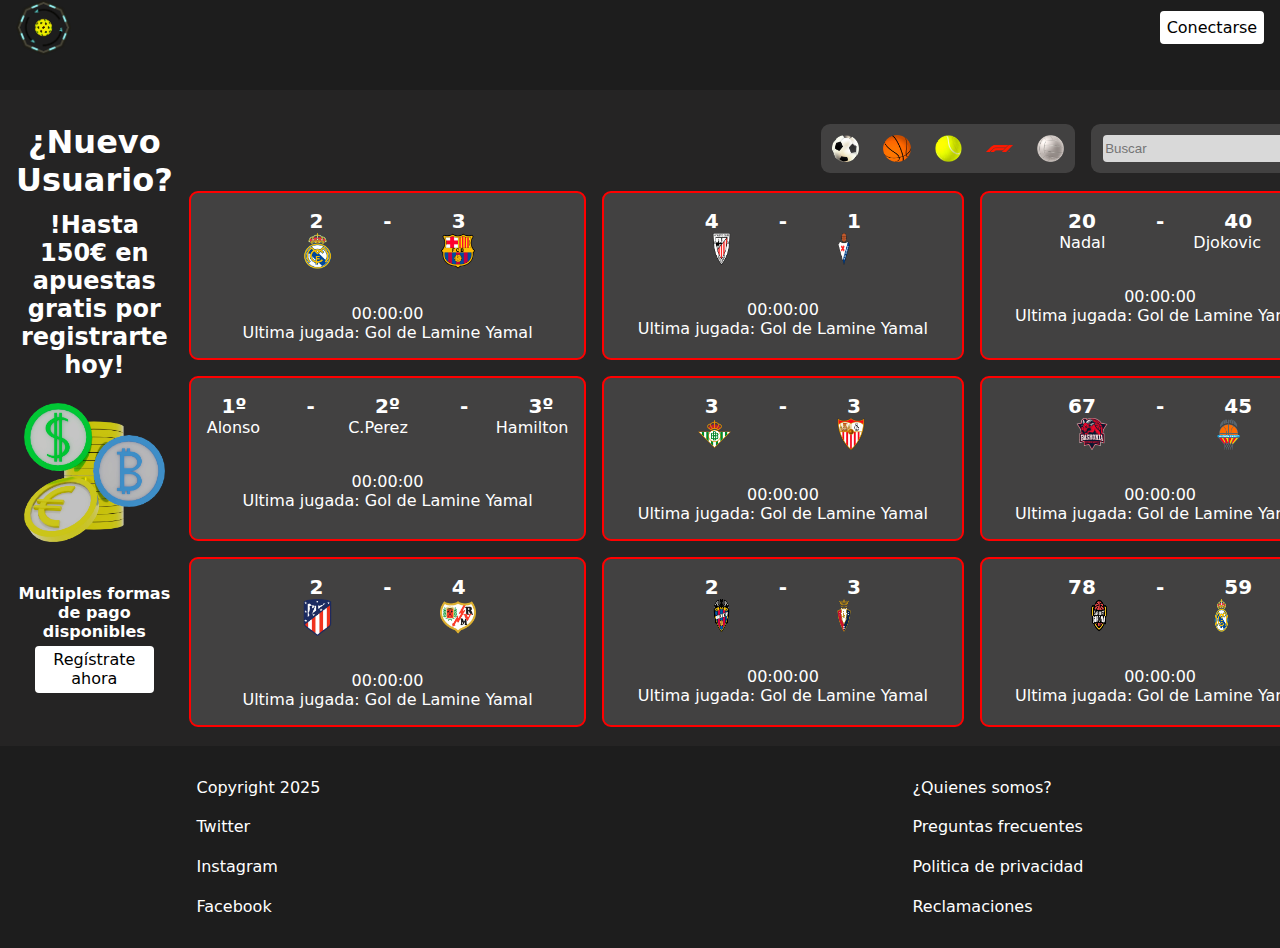
==== index.html @ 37303f1c "Html and css upload" ====
<!DOCTYPE html>
<html lang="en">

<head>
    <meta charset="UTF-8">
    <meta name="viewport" content="width=device-width, initial-scale=1.0">
    <title>Apuestas</title>
    <link rel="stylesheet" href="css/style.css">
</head>

<body>
    <header>
        <div id="elementosHeader">
            <img id="logo" src="img/CamiloTFLogoaasasa.webp" alt="logo">
            <!-- <h1>One Goal</h1> -->
            <a id="aConectarse" href="paginas/registro.html">Conectarse</a>
            <!-- <button>Conectarse</button> -->
        </div>
    </header>

    <div class="pagina_principal_logeado">

        <div class="panel_user">

           <h1>¿Nuevo Usuario?</h1>
           <h2>!Hasta 150€ en apuestas gratis
            por registrarte hoy!
           </h2>
           <img src="img/MonedasMOAR-recortado.webp" alt="">
           <h4>Multiples formas de pago disponibles</h4>
           <a href="paginas/registro.html">Regístrate ahora</a>
        </div>

        <div id="pagina-1st">

            <div id="ultimosEventos">

                <div id="buscador">
                    <form id="formFiltro" action="#">
                        <input type="text" placeholder="Buscar">
                        <input type="submit" value="Filtrar">
                    </form>

                    <div class="imagenes">
                        <img src="img/logos/balonFutebol.webp" alt="">
                        <img src="img/logos/baloncesto.webp" alt="">
                        <img src="img/logos/pelotaTennis.webp" alt="">
                        <img src="img/logos/F1.webp" alt="">
                        <img src="img/logos/VERT_voley.webp" alt="">
                    </div>
                </div>

                <div id="eventos">

                    <div class="evento">
                        <div class="puntuacionFutebol">
                            <span>2</span>
                            <span>-</span>
                            <span>3</span>
                        </div>
                        <div class="equiposFutebol">
                            <img src="img/logos/asdsdas.webp" alt="escudo_real_madrid">
                            <img src="img/logos/barsa.webp" alt="escudo_barça">
                        </div>
                        <br>

                        <div class="infoExtra">
                            <span>00:00:00</span>
                            <p>Ultima jugada: Gol de Lamine Yamal</p>
                        </div>

                    </div>

                    <div class="evento">
                        <div class="puntuacionFutebol">
                            <span>4</span>
                            <span>-</span>
                            <span>1</span>
                        </div>
                        <div class="equiposFutebol">
                            <img src="img/logos/VERT_Athletic_club_bilbao.webp" alt="escudo_athletic_Bilbo">
                            <img src="img/logos/VERT_eibar.webp" alt="escudo_eibar">
                        </div>
                        <br>

                        <div class="infoExtra">
                            <span>00:00:00</span>
                            <p>Ultima jugada: Gol de Lamine Yamal</p>
                        </div>

                    </div>

                    <div class="evento">
                        <div class="puntuacionFutebol">
                            <span>20</span>
                            <span>-</span>
                            <span>40</span>
                        </div>
                        <div class="equiposFutebol">
                            <span>Nadal</span>
                            <span>Djokovic</span>
                        </div>
                        <br>

                        <div class="infoExtra">
                            <span>00:00:00</span>
                            <p>Ultima jugada: Gol de Lamine Yamal</p>
                        </div>

                    </div>

                    <div class="evento">
                        <div class="puntuacionFutebol">
                            <span>1º</span>
                            <span>-</span>
                            <span>2º</span>
                            <span>-</span>
                            <span>3º</span>
                        </div>
                        <div class="equiposFutebol">
                            <span>Alonso</span>
                            <span>C.Perez</span>
                            <span>Hamilton</span>
                        </div>
                        <br>

                        <div class="infoExtra">
                            <span>00:00:00</span>
                            <p>Ultima jugada: Gol de Lamine Yamal</p>
                        </div>

                    </div>

                    <div class="evento">
                        <div class="puntuacionFutebol">
                            <span>3</span>
                            <span>-</span>
                            <span>3</span>
                        </div>
                        <div class="equiposFutebol">
                            <img src="img/logos/betis.webp" alt="escudo_real_betis">
                            <img src="img/logos/sevilla.webp" alt="escudo_sevilla">
                        </div>
                        <br>

                        <div class="infoExtra">
                            <span>00:00:00</span>
                            <p>Ultima jugada: Gol de Lamine Yamal</p>
                        </div>

                    </div>

                    <div class="evento">
                        <div class="puntuacionFutebol">
                            <span>67</span>
                            <span>-</span>
                            <span>45</span>
                        </div>
                        <div class="equiposFutebol">
                            <img src="img/logos/baskonia.webp" alt="escudo_real_madrid">
                            <img src="img/logos/valenciaBasket.webp" alt="escudo_barça">
                        </div>
                        <br>

                        <div class="infoExtra">
                            <span>00:00:00</span>
                            <p>Ultima jugada: Gol de Lamine Yamal</p>
                        </div>

                    </div>

                    <div class="evento">
                        <div class="puntuacionFutebol">
                            <span>2</span>
                            <span>-</span>
                            <span>4</span>
                        </div>
                        <div class="equiposFutebol">
                            <img src="img/logos/aleticoMadrid.webp" alt="escudo_real_madrid">
                            <img src="img/logos/rayoVValle.webp" alt="escudo_barça">
                        </div>
                        <br>

                        <div class="infoExtra">
                            <span>00:00:00</span>
                            <p>Ultima jugada: Gol de Lamine Yamal</p>
                        </div>

                    </div>

                    <div class="evento">
                        <div class="puntuacionFutebol">
                            <span>2</span>
                            <span>-</span>
                            <span>3</span>
                        </div>
                        <div class="equiposFutebol">
                            <img src="img/logos/levante.webp" alt="escudo_real_madrid">
                            <img src="img/logos/osasuna.webp" alt="escudo_barça">
                        </div>
                        <br>

                        <div class="infoExtra">
                            <span>00:00:00</span>
                            <p>Ultima jugada: Gol de Lamine Yamal</p>
                        </div>

                    </div>

                    <div class="evento">
                        <div class="puntuacionFutebol">
                            <span>78</span>
                            <span>-</span>
                            <span>59</span>
                        </div>
                        <div class="equiposFutebol">
                            <img src="img/logos/VERT_girona.webp" alt="escudo_real_madrid">
                            <img src="img/logos/asdsdas.webp" alt="escudo_barça">
                        </div>
                        <br>

                        <div class="infoExtra">
                            <span>00:00:00</span>
                            <p>Ultima jugada: Gol de Lamine Yamal</p>
                        </div>

                    </div>

                </div>

            </div>

        </div>

    </div>

    <br>
    <footer>

        <div>
            <p>Copyright 2025</p>
            <p><a href="#">Twitter</a></p>
            <p><a href="#">Instagram</a></p>
            <p><a href="#">Facebook</a></p>
        </div>

        <div>
            <p><a href="#">¿Quienes somos?</a></p>
            <p><a href="#">Preguntas frecuentes</a></p>
            <p><a href="#">Politica de privacidad</a></p>
            <p><a href="#">Reclamaciones</a></p>
        </div>

    </footer>
</body>

</html>
---- css/style.css ----
:root {
    font-family: Inter, system-ui, Avenir, Helvetica, Arial, sans-serif;
    --main-bg-color:#252424;
    --header-footer:#1d1d1d;
    --rojo:red;
    --ranking-good:green;
    --fondo-cards:#424141;
}
:root {
    font-family: Inter, system-ui, Avenir, Helvetica, Arial, sans-serif;
    --main-bg-color:#252424;
    --header-footer:#1d1d1d;
    --rojo:red;
    --ranking-good:green;
    --fondo-cards:#424141;
}

*{
    margin: 0;
    padding: 0;
}

body{
    /* background-color: #2F3745; */
    background-color: var(--main-bg-color);
    color: #fff;
    height: 100vh;
}

header{
    position: relative;
    background-color:var(--header-footer);
    height: 10vh;
    padding: 0 1em; /* Espaciado lateral */
}



#elementosHeader{
    display: flex;
    align-items: center;
    justify-content: flex-end;
}


#aConectarse{
    padding: 0.3em;
    background-color: white;
    border: 2px solid white;
    color: rgb(0, 0, 0);
    border-radius: 4px;
    text-decoration: none;
}

#menuPerfil ul li a:hover{
    background-color: #2c86d471;
    border-radius: 4px;
}

#aConectarse:hover{
    background-color: rgb(179, 179, 179);
    cursor: pointer;
}

#fotoPerfil {
    border: 2px solid #2C85D4;
    width: 2.4%;
}

#logo{
    margin-right: auto;
    width: 4.4%;
    
}

header ul {
    list-style: none;
    display: flex;
    align-items: center;
    margin: 0;
    padding: 0;
}

header ul a {
    color: #fff;
    text-decoration: none;
    font-weight: 600;
    font-size: 25px;
    margin-right: 1em;
}

.pagina_principal_logeado{
    display: flex;
    align-items: center;
}

.panel_user{
    margin: 1em;

    display: flex;
    flex-direction: column;
    text-align: center;
    align-items: center;
}

.panel_user img{
    width:90%;
    /* margin-top: 1em; */
    margin-bottom: 2.6em;
}

.panel_user a{
    text-decoration: none;
    background-color: white;
    padding: 0.3em;
    color: black;
    margin-top: 0.3em;
    border-radius: 4px;
    width: 70%;
}

.ranking_apuestas{

    margin: 1em;

    display: flex;
    flex-direction: column;
    gap: 1em;
}

.ranking_Elemento{
    background-color: #424141;
    width: 70%;
    border: 2px solid var(--rojo);
    border-radius: 4px;

    display: flex;
    align-items: center;
    gap: 1em;
}

.ranking_Elemento a{
    text-decoration: none;
    color: black;
    background-color: white;
    padding: 0.5em;
    border-radius: 4px;
}

.ranking_Elemento a:hover{
    background-color: #979797;
}

.ranking_Elemento span{
    color: var(--ranking-good);
}

.ranking_Elemento img{
    border: 4px;
    width: 19%;
}



#pagina-1st{
    display: flex;
    width: 90%;
    /* background-color: black  */
    flex-direction: row-reverse;
    margin-left: auto;
    margin-right: 1em;
}

#ultimosEventos{
    width: 150vh;
    margin-top: 1.5em;
}

#eventos{
    display: grid;
    grid-template-columns: repeat(3, 1fr); /* 3 columnas */
    gap: 1em; /* Espacio entre los elementos del grid */
}

.evento{
    background-color: var(--fondo-cards);
    padding: 1em;
    border-radius: 9px;
    border: 2px solid var(--rojo);
    display: flex;
    flex-direction: column;
    align-items: center;
}

.puntuacionFutebol{
    display: flex;
    gap: 3em;
    color: rgb(255, 255, 255);
    font-weight: 600;
    font-size: 20px;
}

.equiposFutebol{
    display: flex;
    gap: 5.5em;
    justify-content: center;
    margin-bottom: 1em;
}

.equiposFutebol img{
    width: 10%;
    margin-right: 0.5em;
    margin-left: 0.5em;
}

.infoExtra{
    display: flex;
    flex-direction: column;
    align-items: center;
}



#buscador{
    display: flex;
    flex-direction: row-reverse;
    margin-bottom: 0.5em;
    
}

.imagenes{
    background-color: var(--fondo-cards);
    padding: 0.7em;
    margin: 0.6em 1em 0.6em 0;
    border-radius: 9px;

    display: flex;
    align-items: center;
    gap: 1.5em;
}

.imagenes img{
    width: 1.7em;
    height: 1.7em;
    cursor: pointer;
}

.imagenes img:hover{
    background-color: rgb(97, 181, 207);
}

#formFiltro{
    display: flex;
    flex-direction: row;
    background-color: #424141;
    padding: 0.7em;
    margin: 0.6em 0 0.6em 0;
    border-radius: 9px;
}

#formFiltro input[type="text"]:first-child{
    background-color: #d9d9d9;
    border: none;
    border-radius: 4px;
    padding: 0.2em;
}

#formFiltro input[type="submit"]{
    background-color: #d9d9d9;
    border: none;
    border-radius: 4px;
    padding: 0.2em;
    margin-left: 0.4em;
}

#mostrarFiltro{
    color: black;
    background-color: #d9d9d9;
    padding: 0.2em;
    margin: 0 0.3em 0 0.9em;
    border-radius: 4px;
}

#form-content{
    /* background-color: red; */
    margin: 2em;
    display: flex;
    justify-content: center ;
    
}

#form-content div{
    width: 31%;
}

#login{
    /* background-color: green; */
    display: flex;
    flex-direction: column;
    align-items: center;
    justify-content: center;
    border: 2px solid red;
    border-radius: 4px 0px 0px 4px ;
    height: 70vh;
}

#registro{
    /* background-color: blue; */
    display: flex;
    flex-direction: column;
    align-items: center;
    justify-content: center;
    border: 2px solid red;
    border-radius: 0px 4px 4px 0px ;
    height: 70vh;
}

h2 {
    margin-top: 0.5em;
    padding-bottom: 1em;
}

.formConexion {
    display: flex;
    flex-direction: column;
    width: 50%;
    gap: 0.5em;
    flex-grow: 1;
    justify-content: center;
}

.formConexion input[type="submit"] {
    align-self: center;
    margin-top: auto;
    margin-bottom: 1em;
    width: 100%;
    padding: 0.5em;
}


.formConexion a{
    align-self: center;
    margin-top: auto;
    margin-bottom: 1em;
    width: 100%;
    padding: 0.3em;

    text-decoration: none;
    color: white;
    background-color: rgb(169, 0, 0);
    border: 2px solid rgb(169, 0, 0);
    text-align: center;
    border-radius: 4px;
}

.formConexion a:hover{
    background-color: rgb(138, 0, 0);
}

.formConexion input[type="text"], .formConexion input[type="password"]{
    border: 2px solid red;
    border-radius: 4px;
    color: white;
    background-color: black;
    padding: 0.3em;
}

.formConexion input[type="submit"]{
    background-color: rgb(169, 0, 0);
    color: white;
    border: 2px solid rgb(169, 0, 0);
    border-radius: 4px;
}

.formConexion input[type="submit"]:hover{
    background-color: rgb(138, 0, 0);
}

footer{
    background-color: var(--header-footer);
    position: absolute;
    width: 100%;
    display: flex;
    justify-content: center;
    gap: 33em;
}

footer div{
    display: flex;
    flex-direction: column;
    margin: 2em;
    gap: 1.3em;
}

footer div a{
    text-decoration: none;
    color: white;
}


/*Media query para la parte móvil - Carlos Mansilla Cruz*/
@media only screen and (max-width: 768px) {

    *{
        margin: 0;
        padding: 0;
    }
    
    body{
        /* background-color: #2F3745; */
        background-color: var(--main-bg-color);
        color: #fff;
        height: 100vh;
        width: 100%;
    }
    
    header{
        position: relative;
        background-color:var(--header-footer);
        height: 4.4%;
        width: 100%;
        padding: 0 1em; /* Espaciado lateral */
    }
    
    
    
    #elementosHeader{
        display: flex;
        align-items: center;
        justify-content: flex-end;
    }
    
    
    #aConectarse{
        padding: 0.3em;
        background-color: white;
        border: 2px solid white;
        color: rgb(0, 0, 0);
        border-radius: 4px;
        text-decoration: none;
    }
    
    #menuPerfil ul li a:hover{
        background-color: #2c86d471;
        border-radius: 4px;
    }
    
    #aConectarse:hover{
        background-color: rgb(179, 179, 179);
        cursor: pointer;
    }
    
    #fotoPerfil {
        border: 2px solid #2C85D4;
        width: 2.4%;
    }
    
    #logo{
        margin-right: auto;
        width: 4.4%;
        height: 4.4%;
        margin-top: 1%;
        
    }
    
    header ul {
        list-style: none;
        display: flex;
        align-items: center;
        margin: 0;
        padding: 0;
    }
    
    header ul a {
        color: #fff;
        text-decoration: none;
        font-weight: 600;
        font-size: 25px;
        margin-right: 1em;
    }
    
    .pagina_principal_logeado{
        display: flex;
        align-items: center;
    }
    
    .panel_user{
        margin: 1em;
    
        display: none;
        flex-direction: column;
        text-align: center;
        align-items: center;
    }
    
    .panel_user img{
        width:90%;
        /* margin-top: 1em; */
        margin-bottom: 2.6em;
    }
    
    .panel_user a{
        text-decoration: none;
        background-color: white;
        padding: 0.3em;
        color: black;
        margin-top: 0.3em;
        border-radius: 4px;
        width: 70%;
    }
    
    .ranking_apuestas{
    
        margin: 1em;
    
        display: flex;
        flex-direction: column;
        gap: 1em;
    }
    
    .ranking_Elemento{
        background-color: #424141;
        width: 70%;
        border: 2px solid var(--rojo);
        border-radius: 4px;
    
        display: flex;
        align-items: center;
        gap: 1em;
    }
    
    .ranking_Elemento a{
        text-decoration: none;
        color: black;
        background-color: white;
        padding: 0.5em;
        border-radius: 4px;
    }
    
    .ranking_Elemento a:hover{
        background-color: #979797;
    }
    
    .ranking_Elemento span{
        color: var(--ranking-good);
    }
    
    .ranking_Elemento img{
        border: 4px;
        width: 19%;
    }
    
    #pagina-1st{
        display: flex;
        width: 90%;
        /* background-color: black  */
        flex-direction: row-reverse;
        margin-left: auto;
        margin-right: 1em;
    }
    
    #ultimosEventos{
        width: 150vh;
        margin-top: 1.5em;
    }
    
    #eventos{
        display: grid;
        grid-template-columns: repeat(1, 1fr); /* 3 columnas */
        gap: 1em; /* Espacio entre los elementos del grid */
    }
    
    .evento {
        background-color: var(--fondo-cards);
        /* padding: 1em; */
        height: 80px;
        border-radius: 9px;
        border: 2px solid var(--rojo);
        display: grid;
        
        grid-template-columns: repeat(4, 1fr);
        justify-content: space-around;
    
        align-items: center; /* Center align items */
    }
    
    
    .puntuacionFutebol {
        display: flex;
        gap: 0.5em; /* Reduced gap */
        color: rgb(255, 255, 255);
        font-weight: 600;
        font-size: 20px;
        padding-left: 10px;
    }
    
    
    .equiposFutebol{
        display: flex;
        gap: 5.5em;
        order: ;
        justify-content: center;
        margin-bottom: 1em;
    }
    
    .equiposFutebol img{
        width: 50px;
    }
    
    .infoExtra{
        display: flex;
        flex-direction: column;
        align-items: center;
    }
    
    
    
    #buscador{
        display: flex;
        /*Make this #buscador stay on scren all the time, even when we scroll*/
        position: sticky;
    
        flex-direction: row-reverse;
        margin-bottom: 0.5em;
        
    }
    
    .imagenes{
        background-color: var(--fondo-cards);
        padding: 0.7em;
        margin: 0.6em 1em 0.6em 0;
        border-radius: 9px;
    
        display: flex;
        align-items: center;
        gap: 1.5em;
    }
    
    .imagenes img{
        width: 1.7em;
        height: 1.7em;
        cursor: pointer;
    }
    
    .imagenes img:hover{
        background-color: rgb(97, 181, 207);
    }
    
    #formFiltro{
        display: flex;
        flex-direction: row;
        background-color: #424141;
        padding: 0.7em;
        margin: 0.6em 0 0.6em 0;
        border-radius: 9px;
    }
    
    #formFiltro input[type="text"]:first-child{
        background-color: #d9d9d9;
        border: none;
        border-radius: 4px;
        padding: 0.2em;
    }
    
    #formFiltro input[type="submit"]{
        background-color: #d9d9d9;
        border: none;
        border-radius: 4px;
        padding: 0.2em;
        margin-left: 0.4em;
    }
    
    #mostrarFiltro{
        color: black;
        background-color: #d9d9d9;
        padding: 0.2em;
        margin: 0 0.3em 0 0.9em;
        border-radius: 4px;
    }
    
    #form-content{
        /* background-color: red; */
        margin: 2em;
        display: flex;
        justify-content: center ;
        
    }
    
    #form-content div{
        width: 31%;
    }
    
    #login{
        /* background-color: green; */
        display: flex;
        flex-direction: column;
        align-items: center;
        justify-content: center;
        border: 2px solid red;
        border-radius: 4px 0px 0px 4px ;
        height: 70vh;
    }
    
    #registro{
        /* background-color: blue; */
        display: flex;
        flex-direction: column;
        align-items: center;
        justify-content: center;
        border: 2px solid red;
        border-radius: 0px 4px 4px 0px ;
        height: 70vh;
    }
    
    h2 {
        margin-top: 0.5em;
        padding-bottom: 1em;
    }
    
    .formConexion {
        display: flex;
        flex-direction: column;
        width: 50%;
        gap: 0.5em;
        flex-grow: 1;
        justify-content: center;
    }
    
    .formConexion input[type="submit"] {
        align-self: center;
        margin-top: auto;
        margin-bottom: 1em;
        width: 100%;
        padding: 0.5em;
    }
    
    
    .formConexion a{
        align-self: center;
        margin-top: auto;
        margin-bottom: 1em;
        width: 100%;
        padding: 0.3em;
    
        text-decoration: none;
        color: white;
        background-color: rgb(169, 0, 0);
        border: 2px solid rgb(169, 0, 0);
        text-align: center;
        border-radius: 4px;
    }
    
    .formConexion a:hover{
        background-color: rgb(138, 0, 0);
    }
    
    .formConexion input[type="text"], .formConexion input[type="password"]{
        border: 2px solid red;
        border-radius: 4px;
        color: white;
        background-color: black;
        padding: 0.3em;
    }
    
    .formConexion input[type="submit"]{
        background-color: rgb(169, 0, 0);
        color: white;
        border: 2px solid rgb(169, 0, 0);
        border-radius: 4px;
    }
    
    .formConexion input[type="submit"]:hover{
        background-color: rgb(138, 0, 0);
    }
    
    footer{
        background-color: var(--header-footer);
        position: absolute;
        width: 100%;
        display: flex;
        justify-content: center;
        /* gap: 33em; */
    }
    
    footer div{
        display: grid;
        grid-template-columns: repeat(auto, 1fr);
        column-count: 1;
        margin: 1em;
        gap: 1.3em;
    }
    
    footer div a{
        text-decoration: none;
        color: white;
    }
    }
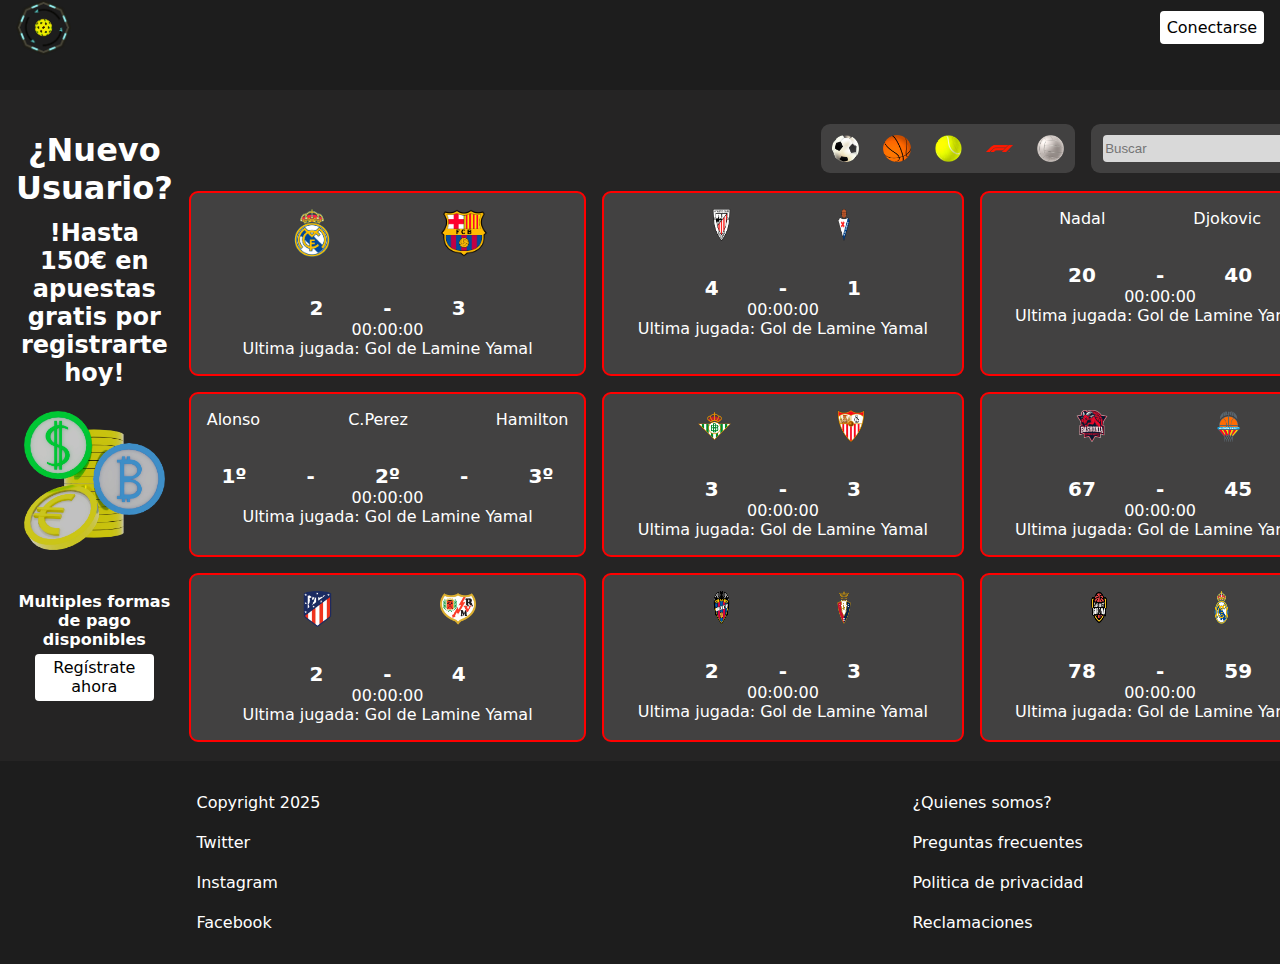
==== commit 58d01e83: "REV-V1" ====
--- a/index.html
+++ b/index.html
@@ -28,7 +28,7 @@
            </h2>
            <img src="img/MonedasMOAR-recortado.webp" alt="">
            <h4>Multiples formas de pago disponibles</h4>
-           <a href="paginas/registro.html">Regístrate ahora</a>
+           <a class="aRegistro" href="paginas/registro.html">Regístrate ahora</a>
         </div>
 
         <div id="pagina-1st">
@@ -59,8 +59,13 @@
                             <span>3</span>
                         </div>
                         <div class="equiposFutebol">
-                            <img src="img/logos/asdsdas.webp" alt="escudo_real_madrid">
-                            <img src="img/logos/barsa.webp" alt="escudo_barça">
+
+                            <div class="fotitoFutebol1">
+                                <img src="img/logos/asdsdas.webp" alt="escudo_real_madrid">
+                            </div>
+                            <div class="fotitoFutebol2">
+                                <img src="img/logos/barsa.webp" alt="escudo_barça">
+                            </div>
                         </div>
                         <br>
 
--- a/css/style.css
+++ b/css/style.css
@@ -6,14 +6,6 @@
     --ranking-good:green;
     --fondo-cards:#424141;
 }
-:root {
-    font-family: Inter, system-ui, Avenir, Helvetica, Arial, sans-serif;
-    --main-bg-color:#252424;
-    --header-footer:#1d1d1d;
-    --rojo:red;
-    --ranking-good:green;
-    --fondo-cards:#424141;
-}
 
 *{
     margin: 0;
@@ -42,7 +34,6 @@
     justify-content: flex-end;
 }
 
-
 #aConectarse{
     padding: 0.3em;
     background-color: white;
@@ -50,16 +41,40 @@
     color: rgb(0, 0, 0);
     border-radius: 4px;
     text-decoration: none;
+    transition: all 0.3s;
+}
+
+#aConectarse:hover{
+    background-color: rgb(179, 179, 179);
+    border: 2px solid rgb(179, 179, 179);
+    cursor: pointer;
+}
+
+#menuPerfil ul li a{
+    background-color: none;
+    border-radius: 4px;
+    transition: background-color 0.3s ease; /* Aquí defines la transición */
+}
+
+#campana{
+    width: 1.3%;
+    margin-right: 1em;
+    padding: 0.5em;
+    animation: parpadeoNotificacion 1s infinite;
+}
+
+@keyframes parpadeoNotificacion{
+    0% {
+        background-color: rgb(233, 7, 33); /* Color inicial */
+    }
+    100% {
+        background-color: none; /* Color final */
+    }
 }
 
 #menuPerfil ul li a:hover{
     background-color: #2c86d471;
     border-radius: 4px;
-}
-
-#aConectarse:hover{
-    background-color: rgb(179, 179, 179);
-    cursor: pointer;
 }
 
 #fotoPerfil {
@@ -101,6 +116,7 @@
     flex-direction: column;
     text-align: center;
     align-items: center;
+    animation: aparecerDesdeIzquierda 0.8s;
 }
 
 .panel_user img{
@@ -119,6 +135,11 @@
     width: 70%;
 }
 
+.aRegistro:hover{
+    background-color: rgb(179, 179, 179);
+    transition: all 0.3s;
+}
+
 .ranking_apuestas{
 
     margin: 1em;
@@ -137,6 +158,23 @@
     display: flex;
     align-items: center;
     gap: 1em;
+    transition: transform 0.3s ease;
+    animation: aparecerDesdeIzquierda 0.8s;
+}
+
+@keyframes aparecerDesdeIzquierda{
+    from{
+        transform: translateX(-100%);
+        opacity: 0;
+    }
+    to{
+        transform: translateX(0);
+        opacity: 1;
+    }
+}
+
+.ranking_Elemento:hover{
+    transform: translateY(-5px); /* Eleva 5px */
 }
 
 .ranking_Elemento a{
@@ -145,10 +183,12 @@
     background-color: white;
     padding: 0.5em;
     border-radius: 4px;
+    transition: transform 0.3s ease, background-color 0.3s ease; /* Aquí defines la transición */
 }
 
 .ranking_Elemento a:hover{
     background-color: #979797;
+    
 }
 
 .ranking_Elemento span{
@@ -180,6 +220,18 @@
     display: grid;
     grid-template-columns: repeat(3, 1fr); /* 3 columnas */
     gap: 1em; /* Espacio entre los elementos del grid */
+    animation: desdeDerecha 0.8s;
+}
+
+@keyframes desdeDerecha{
+    from{
+        transform: translateX(100%);
+        opacity: 0;
+    }
+    to{
+        transform: translateX(0);
+        opacity: 1;
+    }
 }
 
 .evento{
@@ -190,6 +242,16 @@
     display: flex;
     flex-direction: column;
     align-items: center;
+    transition: background-color 0.15s ease, transform 0.3s ease; /* Transiciones suaves para fondo y elevación */
+    cursor:pointer;
+}
+
+.evento:active{
+    background-color: rgb(86, 86, 86);
+}
+
+.evento:hover{
+    transform: translateY(-5px); /* Eleva 5px */
 }
 
 .puntuacionFutebol{
@@ -198,6 +260,7 @@
     color: rgb(255, 255, 255);
     font-weight: 600;
     font-size: 20px;
+    order: 2;
 }
 
 .equiposFutebol{
@@ -213,10 +276,21 @@
     margin-left: 0.5em;
 }
 
+.fotitoFutebol1 img{
+    width: 3em;
+    order: 1;
+}
+
+.fotitoFutebol2 img{
+    width: 3em;
+    order: 3;
+}
+
 .infoExtra{
     display: flex;
     flex-direction: column;
     align-items: center;
+    order: 4;
 }
 
 
@@ -225,6 +299,7 @@
     display: flex;
     flex-direction: row-reverse;
     margin-bottom: 0.5em;
+    animation: deArriba 1.2s;
     
 }
 
@@ -233,16 +308,29 @@
     padding: 0.7em;
     margin: 0.6em 1em 0.6em 0;
     border-radius: 9px;
-
+    
     display: flex;
     align-items: center;
     gap: 1.5em;
+    
+}
+
+@keyframes deArriba{
+    from{
+        transform: translateY(-100%);
+        opacity: 0;
+    }
+    to{
+        transform: translateY(0);
+        opacity: 1;
+    }
 }
 
 .imagenes img{
     width: 1.7em;
     height: 1.7em;
     cursor: pointer;
+    transition: background-color 0.3s ease; /* Aquí defines la transición */
 }
 
 .imagenes img:hover{
@@ -351,10 +439,12 @@
     border: 2px solid rgb(169, 0, 0);
     text-align: center;
     border-radius: 4px;
+    transition: all 0.3s;
 }
 
 .formConexion a:hover{
     background-color: rgb(138, 0, 0);
+    border: 2px solid rgb(138, 0, 0);
 }
 
 .formConexion input[type="text"], .formConexion input[type="password"]{
@@ -397,8 +487,17 @@
     color: white;
 }
 
-
-/*Media query para la parte móvil - Carlos Mansilla Cruz*/
+#enlaceIA{
+    width: 2%;
+    margin-right: 1em;
+}
+
+#balonIa{
+    width: 100%;
+}
+
+
+
 @media only screen and (max-width: 768px) {
 
     *{
@@ -491,7 +590,9 @@
         flex-direction: column;
         text-align: center;
         align-items: center;
-    }
+        
+    }
+
     
     .panel_user img{
         width:90%;
@@ -535,10 +636,12 @@
         background-color: white;
         padding: 0.5em;
         border-radius: 4px;
+        transition: all 0.3s;
     }
     
     .ranking_Elemento a:hover{
         background-color: #979797;
+        transition: all 0.3s;
     }
     
     .ranking_Elemento span{
@@ -598,7 +701,6 @@
     .equiposFutebol{
         display: flex;
         gap: 5.5em;
-        order: ;
         justify-content: center;
         margin-bottom: 1em;
     }
@@ -617,7 +719,7 @@
     
     #buscador{
         display: flex;
-        /*Make this #buscador stay on scren all the time, even when we scroll*/
+        
         position: sticky;
     
         flex-direction: row-reverse;
@@ -640,6 +742,7 @@
         width: 1.7em;
         height: 1.7em;
         cursor: pointer;
+        transition: background-color 0.3s ease; /* Aquí defines la transición */
     }
     
     .imagenes img:hover{
